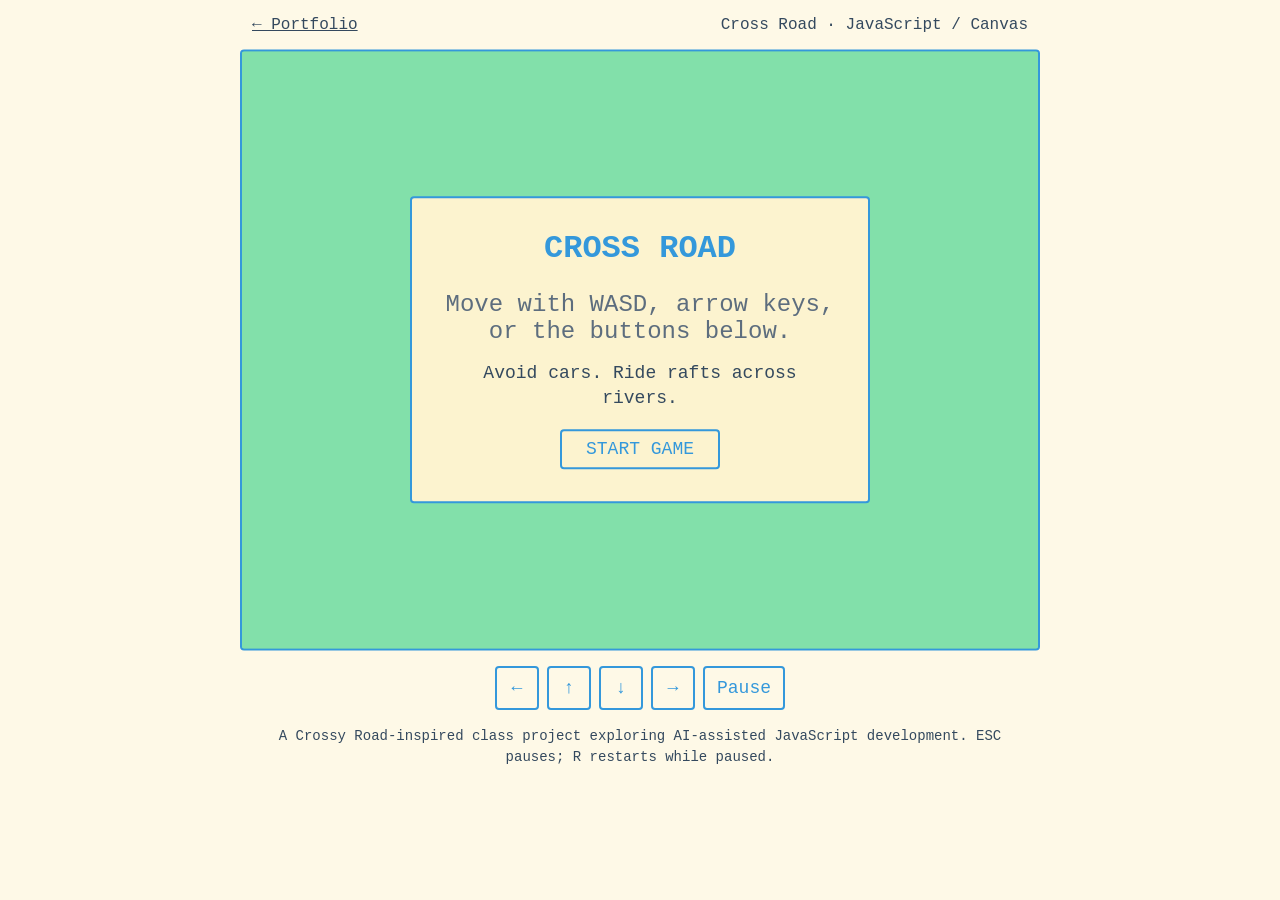
==== cross-road/index.html @ a38b5664 "crossy road demo" ====
<!DOCTYPE html>
<html lang="en">
<head>
    <meta charset="UTF-8">
    <meta name="viewport" content="width=device-width, initial-scale=1.0">
    <title>Cross Road | Martin He</title>
    <link rel="stylesheet" href="base.css">
</head>
<body>
    <header class="game-navigation"><a href="../index.html#portfolio">&larr; Portfolio</a><span>Cross Road · JavaScript / Canvas</span></header>
    <main class="game-container">
        <!-- Start Menu -->
        <div id="startMenu" class="game-menu">
            <h1 class="text-title">CROSS ROAD</h1>
            <p class="text-subtitle">Move with WASD, arrow keys, or the buttons below.</p>
            <p class="text-body">Avoid cars. Ride rafts across rivers.</p>
            <br>
            <button id="startBtn" class="btn">START GAME</button>
        </div>
        
        <!-- Game Over Menu -->
        <div id="gameOverMenu" class="game-menu hidden">
            <h1 class="text-title">GAME OVER</h1>
            <p id="finalScore" class="text-subtitle">Score: 0</p>
            <br>
            <button id="restartBtn" class="btn">PLAY AGAIN</button>
        </div>
        
        <canvas id="gameCanvas" class="game-canvas" width="800" height="600" aria-label="Cross Road play area">Your browser must support Canvas to play.</canvas>
        
        <!-- Game HUD -->
        <div id="gameHud" class="game-hud hidden">
            <div class="text-body">Score: <span id="currentScore">0</span></div>
            <div class="text-small">Press ESC to pause</div>
        </div>
    </main>
    <nav class="game-controls" aria-label="Game controls">
        <button class="btn" data-key="ArrowLeft" aria-label="Move left">&larr;</button>
        <button class="btn" data-key="ArrowUp" aria-label="Move forward">&uarr;</button>
        <button class="btn" data-key="ArrowDown" aria-label="Move backward">&darr;</button>
        <button class="btn" data-key="ArrowRight" aria-label="Move right">&rarr;</button>
        <button class="btn" id="pauseBtn">Pause</button>
    </nav>
    <p class="project-note">A Crossy Road-inspired class project exploring AI-assisted JavaScript development. ESC pauses; R restarts while paused.</p>
    <script type="module" src="main.js"></script>
</body>
</html>
---- cross-road/base.css ----
/* Base CSS for Cross Road Game */

/* CSS Reset & Base Styles */
* {
  margin: 0;
  padding: 0;
  box-sizing: border-box;
}

:root {
  /* Color Palette - Bright, Happy, Cheerful Colors */
  --primary-bg: #fef9e7;
  --secondary-bg: #fcf3cf;
  --text-primary: #34495e;
  --text-secondary: #5d6d7e;
  --accent-color: #3498db;
  --danger-color: #e74c3c;
  --warning-color: #f39c12;
  
  /* Game Colors - Bright and Cheerful */
  --road-color: #5d6d7e;
  --lane-line: #f9e79f;
  --player-color: #52d17c;
  --car-color: #e74c3c;
  --grass-color: #82e0aa;
  
  /* Typography */
  --font-family: 'Courier New', monospace;
  --font-size-small: 14px;
  --font-size-medium: 18px;
  --font-size-large: 24px;
  --font-size-xl: 32px;
  
  /* Spacing */
  --spacing-xs: 4px;
  --spacing-sm: 8px;
  --spacing-md: 16px;
  --spacing-lg: 24px;
  --spacing-xl: 32px;
  
  /* Layout */
  --border-radius: 4px;
  --border-width: 2px;
}

/* Base Elements */
body {
  font-family: var(--font-family);
  background-color: var(--primary-bg);
  color: var(--text-primary);
  margin: 0;
  padding: 0;
  overflow-x: hidden;
  user-select: none;
}

/* Game Container */
.game-container {
  display: flex;
  flex-direction: column;
  align-items: center;
  justify-content: center;
  width: min(800px, calc(100% - 24px));
  aspect-ratio: 4 / 3;
  margin: 0 auto;
  background-color: var(--primary-bg);
  position: relative;
}

/* Canvas Styles */
.game-canvas {
  width: 100%;
  height: auto;
  border: var(--border-width) solid var(--accent-color);
  border-radius: var(--border-radius);
  background-color: var(--grass-color);
  display: block;
  position: absolute;
  top: 50%;
  left: 50%;
  transform: translate(-50%, -50%);
}

/* UI Elements */
/* Removed ui-overlay to fix button interactions */

/* Text Styles */
.text-title {
  font-size: var(--font-size-xl);
  font-weight: bold;
  color: var(--accent-color);
  text-align: center;
  margin-bottom: var(--spacing-lg);
}

.text-subtitle {
  font-size: var(--font-size-large);
  color: var(--text-secondary);
  text-align: center;
  margin-bottom: var(--spacing-md);
}

.text-body {
  font-size: var(--font-size-medium);
  color: var(--text-primary);
  line-height: 1.4;
}

.text-small {
  font-size: var(--font-size-small);
  color: var(--text-secondary);
}

/* Game States */
.game-menu {
  position: absolute;
  top: 50%;
  left: 50%;
  transform: translate(-50%, -50%);
  width: min(460px, 94%);
  max-height: 100%;
  overflow-y: auto;
  text-align: center;
  background-color: var(--secondary-bg);
  padding: var(--spacing-xl);
  border-radius: var(--border-radius);
  border: var(--border-width) solid var(--accent-color);
  z-index: 20;
}

.game-hud {
  position: absolute;
  top: 8px;
  left: 8px;
  background-color: rgba(255, 255, 255, 0.95);
  padding: var(--spacing-md);
  border-radius: var(--border-radius);
  border: 3px solid var(--accent-color);
  z-index: 15;
  font-size: var(--font-size-large);
  font-weight: bold;
  color: var(--text-primary);
  box-shadow: 0 4px 6px rgba(0, 0, 0, 0.3);
}

/* Buttons */
.btn {
  font-family: var(--font-family);
  font-size: var(--font-size-medium);
  padding: var(--spacing-sm) var(--spacing-lg);
  background-color: transparent;
  color: var(--accent-color);
  border: var(--border-width) solid var(--accent-color);
  border-radius: var(--border-radius);
  cursor: pointer;
  transition: all 0.2s ease;
}

.btn:hover {
  background-color: var(--accent-color);
  color: var(--primary-bg);
}

.btn:active {
  transform: translateY(1px);
}

.btn-danger {
  color: var(--danger-color);
  border-color: var(--danger-color);
}

.btn-danger:hover {
  background-color: var(--danger-color);
  color: var(--text-primary);
}

/* Utility Classes */
.center {
  text-align: center;
}

.hidden {
  display: none !important;
}

.fade-in {
  animation: fadeIn 0.3s ease-in;
}

@keyframes fadeIn {
  from { opacity: 0; }
  to { opacity: 1; }
}

.pulse {
  animation: pulse 2s infinite;
}

@keyframes pulse {
  0%, 100% { opacity: 1; }
  50% { opacity: 0.5; }
}

/* Responsive Design */
@media (max-width: 768px) {
  :root {
    --font-size-small: 12px;
    --font-size-medium: 16px;
    --font-size-large: 20px;
    --font-size-xl: 28px;
    --spacing-md: 12px;
    --spacing-lg: 18px;
    --spacing-xl: 24px;
  }
  
  .game-menu {
    padding: var(--spacing-lg);
  }
}
.game-navigation, .game-controls, .project-note {
  max-width: 800px;
  margin: 16px auto;
  padding: 0 12px;
}
.game-navigation { display: flex; justify-content: space-between; gap: 16px; flex-wrap: wrap; }
.game-navigation a { color: var(--text-primary); }
.game-controls { display: flex; justify-content: center; gap: 8px; flex-wrap: wrap; }
.game-controls .btn { min-width: 44px; min-height: 44px; padding: 8px 12px; touch-action: none; }
.project-note { font-size: var(--font-size-small); line-height: 1.5; text-align: center; }
.btn:focus-visible, a:focus-visible { outline: 3px solid var(--text-primary); outline-offset: 3px; }
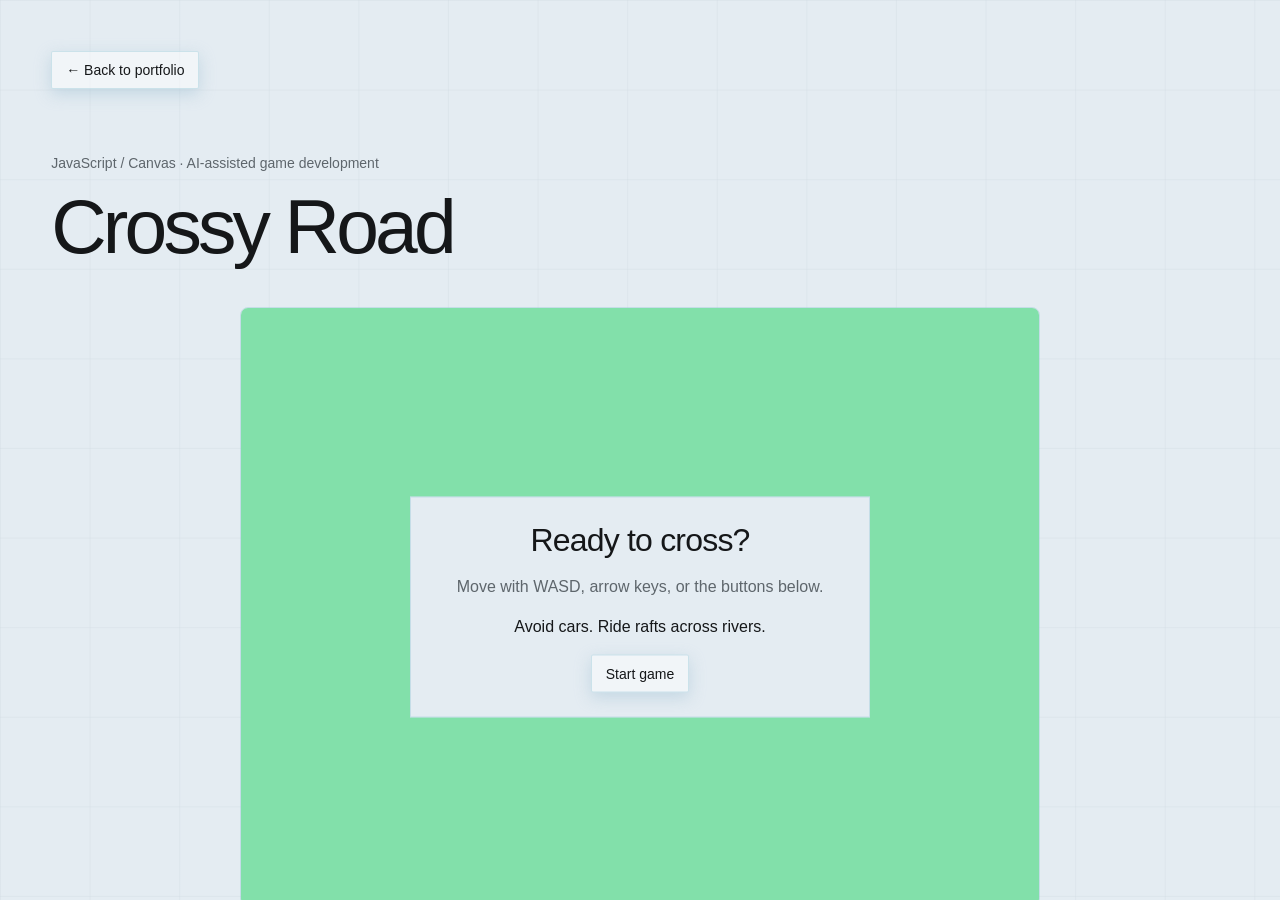
==== commit bdfa3866: "portoflio font update" ====
--- a/cross-road/index.html
+++ b/cross-road/index.html
@@ -3,45 +3,55 @@
 <head>
     <meta charset="UTF-8">
     <meta name="viewport" content="width=device-width, initial-scale=1.0">
-    <title>Cross Road | Martin He</title>
+    <title>Crossy Road | Martin He</title>
+    <link rel="stylesheet" href="../css/base.css">
+    <link rel="stylesheet" href="../css/project.css">
     <link rel="stylesheet" href="base.css">
 </head>
 <body>
-    <header class="game-navigation"><a href="../index.html#portfolio">&larr; Portfolio</a><span>Cross Road · JavaScript / Canvas</span></header>
-    <main class="game-container">
+    <main>
+        <section class="screen is-active" aria-labelledby="project-title">
+            <div class="screen-content project-layout">
+                <a class="text-control" href="../index.html#portfolio">&larr; Back to portfolio</a>
+                <header class="project-header">
+                    <p class="project-label">JavaScript / Canvas · AI-assisted game development</p>
+                    <h1 id="project-title">Crossy Road</h1>
+                </header>
+                <div class="game-container">
         <!-- Start Menu -->
         <div id="startMenu" class="game-menu">
-            <h1 class="text-title">CROSS ROAD</h1>
+            <h2 class="text-title">Ready to cross?</h2>
             <p class="text-subtitle">Move with WASD, arrow keys, or the buttons below.</p>
             <p class="text-body">Avoid cars. Ride rafts across rivers.</p>
-            <br>
-            <button id="startBtn" class="btn">START GAME</button>
+                <button id="startBtn" class="text-control">Start game</button>
         </div>
         
         <!-- Game Over Menu -->
         <div id="gameOverMenu" class="game-menu hidden">
-            <h1 class="text-title">GAME OVER</h1>
+            <h2 class="text-title">Game over</h2>
             <p id="finalScore" class="text-subtitle">Score: 0</p>
-            <br>
-            <button id="restartBtn" class="btn">PLAY AGAIN</button>
+                <button id="restartBtn" class="text-control">Play again</button>
         </div>
         
-        <canvas id="gameCanvas" class="game-canvas" width="800" height="600" aria-label="Cross Road play area">Your browser must support Canvas to play.</canvas>
+        <canvas id="gameCanvas" class="game-canvas" width="800" height="600" aria-label="Crossy Road play area">Your browser must support Canvas to play.</canvas>
         
         <!-- Game HUD -->
         <div id="gameHud" class="game-hud hidden">
             <div class="text-body">Score: <span id="currentScore">0</span></div>
             <div class="text-small">Press ESC to pause</div>
         </div>
-    </main>
+                </div>
     <nav class="game-controls" aria-label="Game controls">
-        <button class="btn" data-key="ArrowLeft" aria-label="Move left">&larr;</button>
-        <button class="btn" data-key="ArrowUp" aria-label="Move forward">&uarr;</button>
-        <button class="btn" data-key="ArrowDown" aria-label="Move backward">&darr;</button>
-        <button class="btn" data-key="ArrowRight" aria-label="Move right">&rarr;</button>
-        <button class="btn" id="pauseBtn">Pause</button>
+        <button class="text-control" data-key="ArrowLeft" aria-label="Move left">&larr;</button>
+        <button class="text-control" data-key="ArrowUp" aria-label="Move forward">&uarr;</button>
+        <button class="text-control" data-key="ArrowDown" aria-label="Move backward">&darr;</button>
+        <button class="text-control" data-key="ArrowRight" aria-label="Move right">&rarr;</button>
+        <button class="text-control" id="pauseBtn">Pause</button>
     </nav>
     <p class="project-note">A Crossy Road-inspired class project exploring AI-assisted JavaScript development. ESC pauses; R restarts while paused.</p>
+            </div>
+        </section>
+    </main>
     <script type="module" src="main.js"></script>
 </body>
 </html>
--- a/css/base.css
+++ b/css/base.css
@@ -0,0 +1,151 @@
+:root {
+    --color-background: #e4ecf2;
+    --color-text: #151719;
+    --color-secondary: #5e666c;
+    --glass-bg: rgba(255, 255, 255, 0.475);
+    --glass-border: rgba(157, 202, 218, 0.45);
+    --glass-shadow: rgba(156, 188, 209, 0.45);
+    --line-color: rgba(81, 106, 121, 0.28);
+    --node-bg: #d7e9f2;
+    --node-border: #6f96ad;
+    --page-padding: clamp(1.5rem, 4vw, 4rem);
+    --font-size-page-title: clamp(2.75rem, 6vw, 6rem);
+    --font-size-section-title: clamp(1.5rem, 2.5vw, 2.25rem);
+    --font-size-small: 0.875rem;
+    --space-small: 0.75rem;
+    --space-medium: 1rem;
+    --space-large: 1.5rem;
+    --space-section: 4rem;
+    --transition-duration: 250ms;
+}
+
+* {
+    box-sizing: border-box;
+}
+
+html,
+body {
+    min-width: 320px;
+    min-height: 100%;
+    margin: 0;
+}
+
+body {
+    background: var(--color-background);
+    color: var(--color-text);
+    font-family: Inter, "Helvetica Neue", Helvetica, Arial, sans-serif;
+}
+
+button {
+    font: inherit;
+}
+
+.introduction,
+.project h3 {
+    color: var(--color-secondary);
+    font-weight: 400;
+    line-height: 1.5;
+}
+
+.visually-hidden {
+    position: absolute;
+    width: 1px;
+    height: 1px;
+    padding: 0;
+    margin: -1px;
+    overflow: hidden;
+    clip: rect(0, 0, 0, 0);
+    white-space: nowrap;
+    border: 0;
+}
+
+.screen {
+    position: fixed;
+    inset: 0;
+    min-height: 100vh;
+    min-height: 100svh;
+    overflow-y: auto;
+    background: var(--color-background);
+    opacity: 0;
+    visibility: hidden;
+    transition:
+        opacity var(--transition-duration) ease,
+        visibility 0s linear var(--transition-duration);
+}
+
+.screen::before {
+    position: absolute;
+    inset: 0;
+    background-image:
+        linear-gradient(var(--line-color) 1px, transparent 1px),
+        linear-gradient(90deg, var(--line-color) 1px, transparent 1px);
+    background-size: clamp(4rem, 7vw, 7rem) clamp(4rem, 7vw, 7rem);
+    content: "";
+    opacity: 0.16;
+    pointer-events: none;
+}
+
+.screen.is-active {
+    opacity: 1;
+    visibility: visible;
+    transition-delay: 0s;
+}
+
+.screen-content {
+    position: relative;
+    z-index: 1;
+    width: 100%;
+    max-width: 100rem;
+    min-height: 100%;
+    margin: 0 auto;
+    padding: var(--page-padding);
+}
+
+.text-control {
+    display: inline-block;
+    text-decoration: none;
+    width: max-content;
+    padding: 0.625rem 0.875rem;
+    border: 1px solid var(--glass-border);
+    border-radius: 2px;
+    background: var(--glass-bg);
+    box-shadow: 0 5px 16px var(--glass-shadow);
+    color: var(--color-text);
+    cursor: pointer;
+    font-size: var(--font-size-small);
+    transition:
+        background-color var(--transition-duration) ease,
+        border-color var(--transition-duration) ease;
+}
+
+.text-control:hover {
+    border-color: var(--line-color);
+    background: var(--glass-border);
+}
+
+.text-control:focus-visible {
+    outline: 2px solid var(--color-text);
+    outline-offset: 0.25rem;
+}
+
+@media (prefers-reduced-motion: reduce) {
+    :root {
+        --transition-duration: 0ms;
+    }
+}
+
+/* Shared media surfaces in the gallery and individual project pages. */
+.project,
+.project-layout figure {
+    padding: var(--space-small);
+    border: 0.5px solid var(--glass-border);
+    border-radius: 8px;
+    background: var(--glass-bg);
+    box-shadow: 0 0 20px var(--glass-shadow);
+}
+
+.project-preview,
+.project-layout figure img,
+.project-video {
+    border-radius: 8px;
+}
--- a/css/project.css
+++ b/css/project.css
@@ -0,0 +1,111 @@
+/* Shared layouts for individual project pages. Load after base.css. */
+
+.project-layout {
+    max-width: 82rem;
+}
+
+.project-header {
+    margin: var(--space-section) 0 2.5rem;
+}
+
+.project-header h1 {
+    max-width: 16ch;
+    margin: var(--space-small) 0 var(--space-medium);
+    font-size: var(--font-size-page-title);
+    font-weight: 400;
+    line-height: 1.05;
+    letter-spacing: -0.05em;
+}
+
+.project-label,
+.project-location,
+.project-credits dt,
+.project-layout figcaption {
+    color: var(--color-secondary);
+    font-size: var(--font-size-small);
+    line-height: 1.5;
+}
+
+.project-label {
+    margin: 0;
+}
+
+.project-layout figure {
+    margin: 0;
+}
+
+.project-layout img {
+    display: block;
+    width: 100%;
+    height: auto;
+}
+
+/* Responsive embeds shared by project pages. */
+.project-video {
+    display: block;
+    width: 100%;
+    height: auto;
+    aspect-ratio: 16 / 9;
+    border: 0;
+}
+
+.project-layout figcaption {
+    margin-top: var(--space-small);
+}
+
+.project-overview,
+.project-pair {
+    display: grid;
+    gap: clamp(2rem, 6vw, 6rem);
+    margin: clamp(3rem, 7vw, 6rem) 0;
+}
+
+.project-credits {
+    margin: 0;
+    line-height: 1.6;
+}
+
+.project-credits dd {
+    margin: 0.25rem 0 var(--space-large);
+}
+
+.project-copy {
+    max-width: 42rem;
+    align-self: center;
+    line-height: 1.75;
+}
+
+.project-copy h2 {
+    margin: 0 0 1.25rem;
+    font-size: var(--font-size-section-title);
+    line-height: 1.2;
+    font-weight: 400;
+    letter-spacing: -0.025em;
+}
+
+.project-copy p {
+    margin: 0 0 var(--space-medium);
+}
+
+.project-overview {
+    grid-template-columns: minmax(0, 1fr) minmax(0, 2fr);
+}
+
+.project-pair {
+    grid-template-columns: repeat(2, minmax(0, 1fr));
+}
+
+.project-closing {
+    margin: var(--space-section) 0 var(--space-section) auto;
+}
+
+@media (max-width: 50rem) {
+    .project-overview,
+    .project-pair {
+        grid-template-columns: 1fr;
+    }
+
+    .project-header {
+        margin-top: 3rem;
+    }
+}
--- a/cross-road/base.css
+++ b/cross-road/base.css
@@ -1,231 +1,85 @@
-/* Base CSS for Cross Road Game */
-
-/* CSS Reset & Base Styles */
-* {
-  margin: 0;
-  padding: 0;
-  box-sizing: border-box;
+/* Game layout only. Shared appearance comes from ../css/base.css. */
+.game-container {
+    position: relative;
+    width: min(100%, 800px);
+    margin: 0 auto;
 }
 
-:root {
-  /* Color Palette - Bright, Happy, Cheerful Colors */
-  --primary-bg: #fef9e7;
-  --secondary-bg: #fcf3cf;
-  --text-primary: #34495e;
-  --text-secondary: #5d6d7e;
-  --accent-color: #3498db;
-  --danger-color: #e74c3c;
-  --warning-color: #f39c12;
-  
-  /* Game Colors - Bright and Cheerful */
-  --road-color: #5d6d7e;
-  --lane-line: #f9e79f;
-  --player-color: #52d17c;
-  --car-color: #e74c3c;
-  --grass-color: #82e0aa;
-  
-  /* Typography */
-  --font-family: 'Courier New', monospace;
-  --font-size-small: 14px;
-  --font-size-medium: 18px;
-  --font-size-large: 24px;
-  --font-size-xl: 32px;
-  
-  /* Spacing */
-  --spacing-xs: 4px;
-  --spacing-sm: 8px;
-  --spacing-md: 16px;
-  --spacing-lg: 24px;
-  --spacing-xl: 32px;
-  
-  /* Layout */
-  --border-radius: 4px;
-  --border-width: 2px;
+.game-canvas {
+    display: block;
+    width: 100%;
+    height: auto;
+    border: 1px solid var(--glass-border);
+    border-radius: 8px;
 }
 
-/* Base Elements */
-body {
-  font-family: var(--font-family);
-  background-color: var(--primary-bg);
-  color: var(--text-primary);
-  margin: 0;
-  padding: 0;
-  overflow-x: hidden;
-  user-select: none;
+.game-menu {
+    position: absolute;
+    top: 50%;
+    left: 50%;
+    transform: translate(-50%, -50%);
+    width: min(460px, 94%);
+    max-height: 100%;
+    overflow-y: auto;
+    padding: var(--space-large);
+    background: var(--color-background);
+    border: 1px solid var(--glass-border);
+    text-align: center;
+    z-index: 2;
 }
 
-/* Game Container */
-.game-container {
-  display: flex;
-  flex-direction: column;
-  align-items: center;
-  justify-content: center;
-  width: min(800px, calc(100% - 24px));
-  aspect-ratio: 4 / 3;
-  margin: 0 auto;
-  background-color: var(--primary-bg);
-  position: relative;
+.text-title {
+    margin: 0 0 var(--space-medium);
+    font-size: var(--font-size-section-title);
+    font-weight: 400;
+    letter-spacing: -0.025em;
 }
 
-/* Canvas Styles */
-.game-canvas {
-  width: 100%;
-  height: auto;
-  border: var(--border-width) solid var(--accent-color);
-  border-radius: var(--border-radius);
-  background-color: var(--grass-color);
-  display: block;
-  position: absolute;
-  top: 50%;
-  left: 50%;
-  transform: translate(-50%, -50%);
+.text-subtitle, .text-body {
+    margin: 0 0 var(--space-medium);
+    font-size: 1rem;
+    line-height: 1.5;
 }
 
-/* UI Elements */
-/* Removed ui-overlay to fix button interactions */
-
-/* Text Styles */
-.text-title {
-  font-size: var(--font-size-xl);
-  font-weight: bold;
-  color: var(--accent-color);
-  text-align: center;
-  margin-bottom: var(--spacing-lg);
+.text-subtitle, .text-small, .project-note {
+    color: var(--color-secondary);
 }
 
-.text-subtitle {
-  font-size: var(--font-size-large);
-  color: var(--text-secondary);
-  text-align: center;
-  margin-bottom: var(--spacing-md);
-}
-
-.text-body {
-  font-size: var(--font-size-medium);
-  color: var(--text-primary);
-  line-height: 1.4;
-}
-
-.text-small {
-  font-size: var(--font-size-small);
-  color: var(--text-secondary);
-}
-
-/* Game States */
-.game-menu {
-  position: absolute;
-  top: 50%;
-  left: 50%;
-  transform: translate(-50%, -50%);
-  width: min(460px, 94%);
-  max-height: 100%;
-  overflow-y: auto;
-  text-align: center;
-  background-color: var(--secondary-bg);
-  padding: var(--spacing-xl);
-  border-radius: var(--border-radius);
-  border: var(--border-width) solid var(--accent-color);
-  z-index: 20;
+.text-small, .project-note {
+    font-size: var(--font-size-small);
+    line-height: 1.5;
 }
 
 .game-hud {
-  position: absolute;
-  top: 8px;
-  left: 8px;
-  background-color: rgba(255, 255, 255, 0.95);
-  padding: var(--spacing-md);
-  border-radius: var(--border-radius);
-  border: 3px solid var(--accent-color);
-  z-index: 15;
-  font-size: var(--font-size-large);
-  font-weight: bold;
-  color: var(--text-primary);
-  box-shadow: 0 4px 6px rgba(0, 0, 0, 0.3);
+    position: absolute;
+    top: var(--space-small);
+    left: var(--space-small);
+    padding: var(--space-small);
+    background: var(--color-background);
+    border: 1px solid var(--glass-border);
+    z-index: 1;
+    pointer-events: none;
 }
 
-/* Buttons */
-.btn {
-  font-family: var(--font-family);
-  font-size: var(--font-size-medium);
-  padding: var(--spacing-sm) var(--spacing-lg);
-  background-color: transparent;
-  color: var(--accent-color);
-  border: var(--border-width) solid var(--accent-color);
-  border-radius: var(--border-radius);
-  cursor: pointer;
-  transition: all 0.2s ease;
+.game-hud .text-body { margin: 0; }
+.hidden { display: none; }
+
+.game-controls {
+    display: flex;
+    justify-content: center;
+    flex-wrap: wrap;
+    gap: var(--space-small);
+    margin: var(--space-large) 0;
 }
 
-.btn:hover {
-  background-color: var(--accent-color);
-  color: var(--primary-bg);
+.game-controls .text-control {
+    min-width: 44px;
+    min-height: 44px;
+    touch-action: none;
 }
 
-.btn:active {
-  transform: translateY(1px);
+.project-note {
+    max-width: 800px;
+    margin: var(--space-medium) auto;
+    text-align: center;
 }
-
-.btn-danger {
-  color: var(--danger-color);
-  border-color: var(--danger-color);
-}
-
-.btn-danger:hover {
-  background-color: var(--danger-color);
-  color: var(--text-primary);
-}
-
-/* Utility Classes */
-.center {
-  text-align: center;
-}
-
-.hidden {
-  display: none !important;
-}
-
-.fade-in {
-  animation: fadeIn 0.3s ease-in;
-}
-
-@keyframes fadeIn {
-  from { opacity: 0; }
-  to { opacity: 1; }
-}
-
-.pulse {
-  animation: pulse 2s infinite;
-}
-
-@keyframes pulse {
-  0%, 100% { opacity: 1; }
-  50% { opacity: 0.5; }
-}
-
-/* Responsive Design */
-@media (max-width: 768px) {
-  :root {
-    --font-size-small: 12px;
-    --font-size-medium: 16px;
-    --font-size-large: 20px;
-    --font-size-xl: 28px;
-    --spacing-md: 12px;
-    --spacing-lg: 18px;
-    --spacing-xl: 24px;
-  }
-  
-  .game-menu {
-    padding: var(--spacing-lg);
-  }
-}
-.game-navigation, .game-controls, .project-note {
-  max-width: 800px;
-  margin: 16px auto;
-  padding: 0 12px;
-}
-.game-navigation { display: flex; justify-content: space-between; gap: 16px; flex-wrap: wrap; }
-.game-navigation a { color: var(--text-primary); }
-.game-controls { display: flex; justify-content: center; gap: 8px; flex-wrap: wrap; }
-.game-controls .btn { min-width: 44px; min-height: 44px; padding: 8px 12px; touch-action: none; }
-.project-note { font-size: var(--font-size-small); line-height: 1.5; text-align: center; }
-.btn:focus-visible, a:focus-visible { outline: 3px solid var(--text-primary); outline-offset: 3px; }
